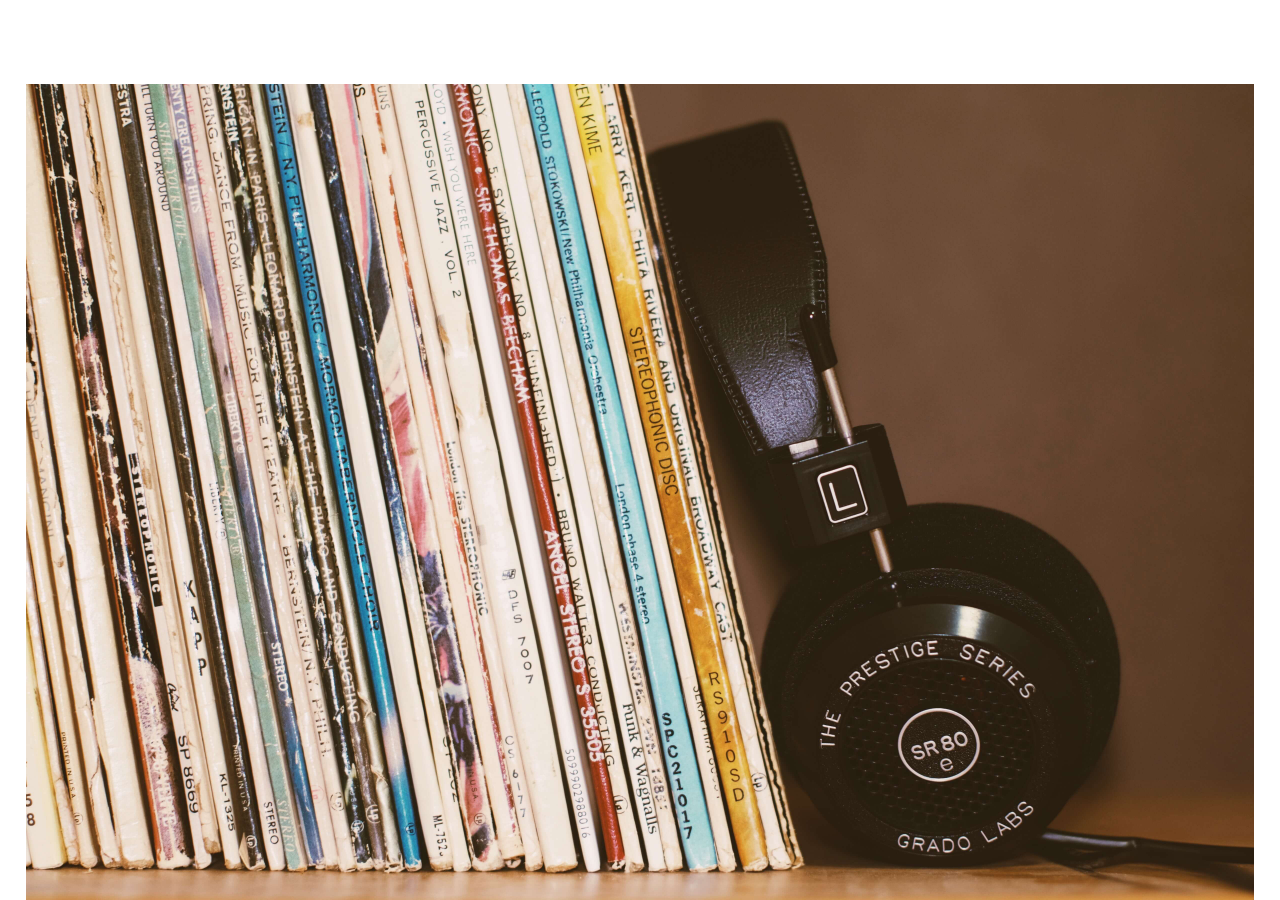
==== web/index.html @ 7a58f426 "update splash screen and launcher icon" ====
<!DOCTYPE html><html><head>
  <!--
    If you are serving your web app in a path other than the root, change the
    href value below to reflect the base path you are serving from.

    The path provided below has to start and end with a slash "/" in order for
    it to work correctly.

    For more details:
    * https://developer.mozilla.org/en-US/docs/Web/HTML/Element/base

    This is a placeholder for base href that will be replaced by the value of
    the `--base-href` argument provided to `flutter build`.
  -->
  <base href="$FLUTTER_BASE_HREF">

  <meta charset="UTF-8">
  <meta content="IE=Edge" http-equiv="X-UA-Compatible">
  <meta name="description" content="Mix Spotify playlists">

  <!-- iOS meta tags & icons -->
  <meta name="apple-mobile-web-app-capable" content="yes">
  <meta name="apple-mobile-web-app-status-bar-style" content="black">
  <meta name="apple-mobile-web-app-title" content="code">
  <link rel="apple-touch-icon" href="icons/Icon-192.png">

  <!-- Favicon -->
  <link rel="icon" type="image/png" href="favicon.png">

  <title>code</title>
  <link rel="manifest" href="manifest.json">

  <script>
    // The value below is injected by flutter build, do not touch.
    const serviceWorkerVersion = null;
  </script>
  <!-- This script adds the flutter initialization JS code -->
  <script src="flutter.js" defer=""></script>
  
  
  <meta content="width=device-width, initial-scale=1.0, maximum-scale=1.0, user-scalable=no" name="viewport">
  
  
  
  
  <style id="splash-screen-style">
    html {
      height: 100%
    }

    body {
      margin: 0;
      min-height: 100%;
      background-color: #ffffff;
      background-image: url("splash/img/light-background.png");
      background-size: 100% 100%;
    }

    .center {
      margin: 0;
      position: absolute;
      top: 50%;
      left: 50%;
      -ms-transform: translate(-50%, -50%);
      transform: translate(-50%, -50%);
    }

    .contain {
      display:block;
      width:100%; height:100%;
      object-fit: contain;
    }

    .stretch {
      display:block;
      width:100%; height:100%;
    }

    .cover {
      display:block;
      width:100%; height:100%;
      object-fit: cover;
    }

    .bottom {
      position: absolute;
      bottom: 0;
      left: 50%;
      -ms-transform: translate(-50%, 0);
      transform: translate(-50%, 0);
    }

    .bottomLeft {
      position: absolute;
      bottom: 0;
      left: 0;
    }

    .bottomRight {
      position: absolute;
      bottom: 0;
      right: 0;
    }
  </style>
  <script id="splash-screen-script">
    function removeSplashFromWeb() {
      document.getElementById("splash")?.remove();
      document.getElementById("splash-branding")?.remove();
      document.body.style.background = "transparent";
    }
  </script>
</head>
<body>
  <picture id="splash-branding">
    <source srcset="splash/img/branding-1x.png 1x, splash/img/branding-2x.png 2x, splash/img/branding-3x.png 3x, splash/img/branding-4x.png 4x" media="(prefers-color-scheme: light)">
    <source srcset="splash/img/branding-dark-1x.png 1x, splash/img/branding-dark-2x.png 2x, splash/img/branding-dark-3x.png 3x, splash/img/branding-dark-4x.png 4x" media="(prefers-color-scheme: dark)">
    <img class="bottom" aria-hidden="true" src="splash/img/branding-1x.png" alt="">
  </picture>
  
  <script>
    window.addEventListener('load', function(ev) {
      // Download main.dart.js
      _flutter.loader.loadEntrypoint({
        serviceWorker: {
          serviceWorkerVersion: serviceWorkerVersion,
        },
        onEntrypointLoaded: function(engineInitializer) {
          engineInitializer.initializeEngine().then(function(appRunner) {
            appRunner.runApp();
          });
        }
      });
    });
  </script>


</body></html>
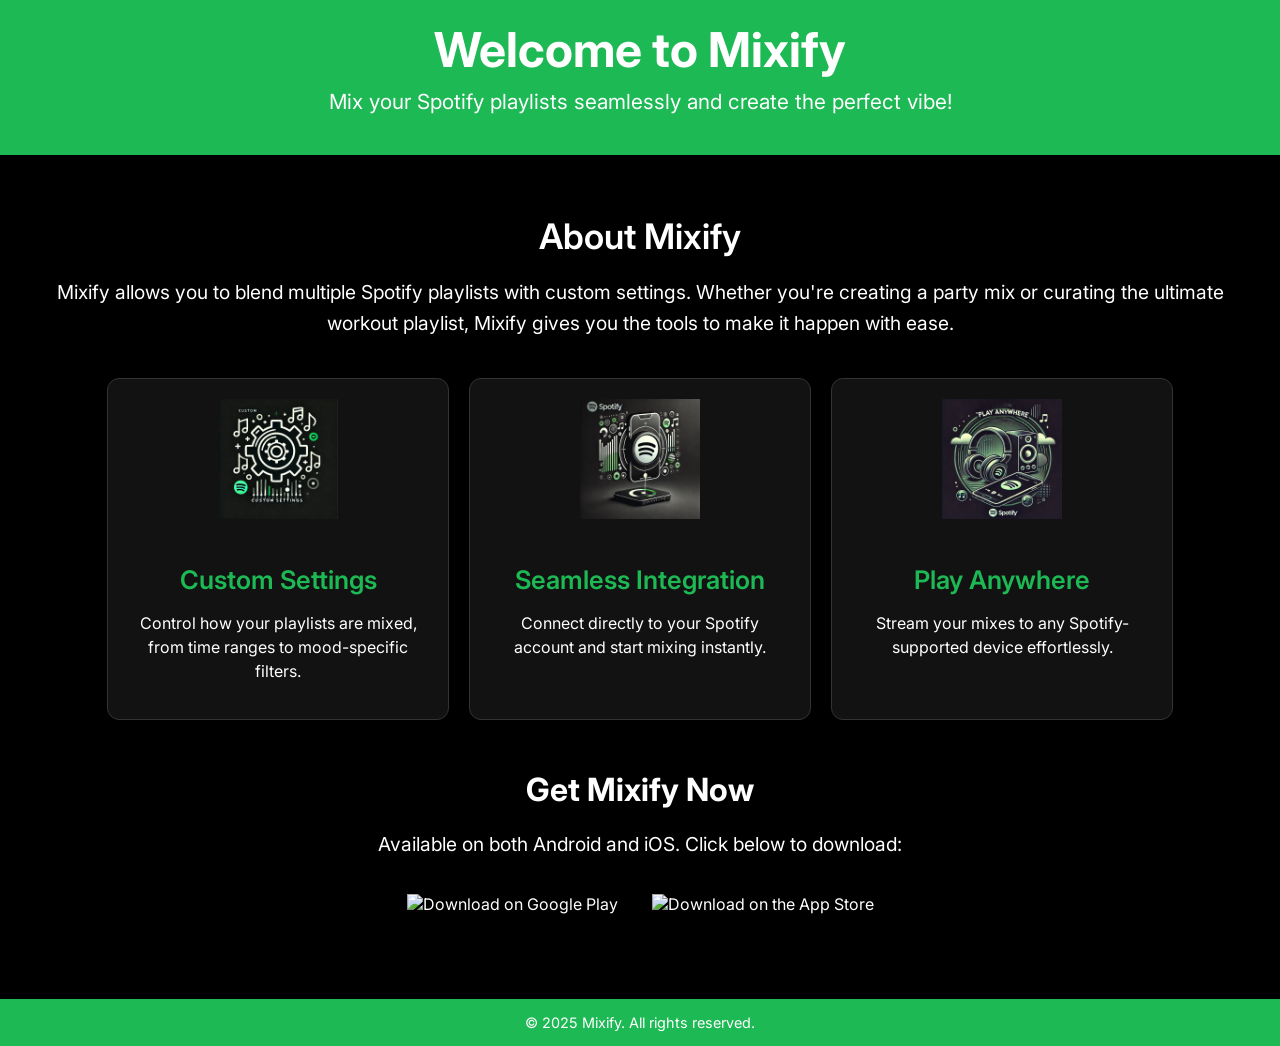
==== commit 9f60825a: "add first version of landing page" ====
--- a/web/index.html
+++ b/web/index.html
@@ -1,137 +1,196 @@
-<!DOCTYPE html><html><head>
-  <!--
-    If you are serving your web app in a path other than the root, change the
-    href value below to reflect the base path you are serving from.
+<!DOCTYPE html>
+<html lang="en">
+<head>
+    <meta charset="UTF-8">
+    <meta name="viewport" content="width=device-width, initial-scale=1.0">
+    <meta name="description" content="Mixify - Your ultimate Spotify playlist mixer! Create the perfect mix with customizable settings and enjoy seamless playback.">
+    <title>Mixify - Spotify Playlist Mixer</title>
+    <link href="https://fonts.googleapis.com/css2?family=Inter:wght@400;600;700&display=swap" rel="stylesheet">
+    <style>
+        /* Base styles */
+        body {
+            font-family: 'Inter', Arial, sans-serif;
+            margin: 0;
+            padding: 0;
+            background-color: #000;
+            color: #fff;
+        }
 
-    The path provided below has to start and end with a slash "/" in order for
-    it to work correctly.
+        /* Header */
+        header {
+            background-color: #1db954;
+            color: #fff;
+            padding: 20px 0;
+            text-align: center;
+        }
 
-    For more details:
-    * https://developer.mozilla.org/en-US/docs/Web/HTML/Element/base
+        header h1 {
+            font-size: 3rem;
+            font-weight: 700;
+            margin: 0;
+        }
 
-    This is a placeholder for base href that will be replaced by the value of
-    the `--base-href` argument provided to `flutter build`.
-  -->
-  <base href="$FLUTTER_BASE_HREF">
+        header p {
+            font-size: 1.3rem;
+            font-weight: 400;
+            margin-top: 10px;
+        }
 
-  <meta charset="UTF-8">
-  <meta content="IE=Edge" http-equiv="X-UA-Compatible">
-  <meta name="description" content="Mix Spotify playlists">
+        /* Main container */
+        .container {
+            max-width: 1200px;
+            margin: 0 auto;
+            padding: 20px;
+            text-align: center;
+        }
 
-  <!-- iOS meta tags & icons -->
-  <meta name="apple-mobile-web-app-capable" content="yes">
-  <meta name="apple-mobile-web-app-status-bar-style" content="black">
-  <meta name="apple-mobile-web-app-title" content="code">
-  <link rel="apple-touch-icon" href="icons/Icon-192.png">
+        /* Sections */
+        section {
+            margin-top: 40px;
+        }
 
-  <!-- Favicon -->
-  <link rel="icon" type="image/png" href="favicon.png">
+        section h2 {
+            font-size: 2.2rem;
+            font-weight: 600;
+            margin-bottom: 20px;
+        }
 
-  <title>code</title>
-  <link rel="manifest" href="manifest.json">
+        section p {
+            font-size: 1.2rem;
+            font-weight: 400;
+            line-height: 1.6;
+        }
 
-  <script>
-    // The value below is injected by flutter build, do not touch.
-    const serviceWorkerVersion = null;
-  </script>
-  <!-- This script adds the flutter initialization JS code -->
-  <script src="flutter.js" defer=""></script>
-  
-  
-  <meta content="width=device-width, initial-scale=1.0, maximum-scale=1.0, user-scalable=no" name="viewport">
-  
-  
-  
-  
-  <style id="splash-screen-style">
-    html {
-      height: 100%
-    }
+        /* Feature cards */
+        .feature-section {
+            display: flex;
+            flex-wrap: wrap;
+            gap: 20px;
+            justify-content: center;
+            margin-top: 40px;
+        }
 
-    body {
-      margin: 0;
-      min-height: 100%;
-      background-color: #ffffff;
-      background-image: url("splash/img/light-background.png");
-      background-size: 100% 100%;
-    }
+        .feature {
+            background-color: #121212;
+            border: 1px solid #333;
+            border-radius: 12px;
+            padding: 20px;
+            flex: 1;
+            max-width: 300px;
+            text-align: center;
+            box-shadow: 0 6px 12px rgba(0, 0, 0, 0.5);
+            transition: transform 0.3s ease, box-shadow 0.3s ease;
+        }
 
-    .center {
-      margin: 0;
-      position: absolute;
-      top: 50%;
-      left: 50%;
-      -ms-transform: translate(-50%, -50%);
-      transform: translate(-50%, -50%);
-    }
+        .feature:hover {
+            transform: translateY(-5px);
+            box-shadow: 0 10px 20px rgba(0, 0, 0, 0.8);
+        }
 
-    .contain {
-      display:block;
-      width:100%; height:100%;
-      object-fit: contain;
-    }
+        .feature img {
+            width: 120px;
+            margin-bottom: 15px;
+        }
 
-    .stretch {
-      display:block;
-      width:100%; height:100%;
-    }
+        .feature h3 {
+            font-size: 1.6rem;
+            font-weight: 600;
+            margin-bottom: 10px;
+            color: #1db954;
+        }
 
-    .cover {
-      display:block;
-      width:100%; height:100%;
-      object-fit: cover;
-    }
+        .feature p {
+            font-size: 1rem;
+            font-weight: 400;
+            line-height: 1.5;
+        }
 
-    .bottom {
-      position: absolute;
-      bottom: 0;
-      left: 50%;
-      -ms-transform: translate(-50%, 0);
-      transform: translate(-50%, 0);
-    }
+        /* Call to action */
+        .cta {
+            margin-top: 50px;
+        }
 
-    .bottomLeft {
-      position: absolute;
-      bottom: 0;
-      left: 0;
-    }
+        .cta h2 {
+            font-size: 2rem;
+            font-weight: 700;
+            margin-bottom: 20px;
+        }
 
-    .bottomRight {
-      position: absolute;
-      bottom: 0;
-      right: 0;
-    }
-  </style>
-  <script id="splash-screen-script">
-    function removeSplashFromWeb() {
-      document.getElementById("splash")?.remove();
-      document.getElementById("splash-branding")?.remove();
-      document.body.style.background = "transparent";
-    }
-  </script>
+        .cta p {
+            font-size: 1.2rem;
+            font-weight: 400;
+        }
+
+        .cta img {
+            width: 160px;
+            margin: 15px;
+            cursor: pointer;
+            transition: transform 0.3s ease, box-shadow 0.3s ease;
+        }
+
+        .cta img:hover {
+            transform: scale(1.1);
+            box-shadow: 0 6px 12px rgba(0, 0, 0, 0.6);
+        }
+
+        /* Footer */
+        footer {
+            background-color: #1db954;
+            color: #fff;
+            padding: 15px 0;
+            text-align: center;
+            margin-top: 50px;
+        }
+
+        footer p {
+            font-size: 0.9rem;
+            font-weight: 400;
+            margin: 0;
+        }
+    </style>
 </head>
 <body>
-  <picture id="splash-branding">
-    <source srcset="splash/img/branding-1x.png 1x, splash/img/branding-2x.png 2x, splash/img/branding-3x.png 3x, splash/img/branding-4x.png 4x" media="(prefers-color-scheme: light)">
-    <source srcset="splash/img/branding-dark-1x.png 1x, splash/img/branding-dark-2x.png 2x, splash/img/branding-dark-3x.png 3x, splash/img/branding-dark-4x.png 4x" media="(prefers-color-scheme: dark)">
-    <img class="bottom" aria-hidden="true" src="splash/img/branding-1x.png" alt="">
-  </picture>
-  
-  <script>
-    window.addEventListener('load', function(ev) {
-      // Download main.dart.js
-      _flutter.loader.loadEntrypoint({
-        serviceWorker: {
-          serviceWorkerVersion: serviceWorkerVersion,
-        },
-        onEntrypointLoaded: function(engineInitializer) {
-          engineInitializer.initializeEngine().then(function(appRunner) {
-            appRunner.runApp();
-          });
-        }
-      });
-    });
-  </script>
+    <header>
+        <h1>Welcome to Mixify</h1>
+        <p>Mix your Spotify playlists seamlessly and create the perfect vibe!</p>
+    </header>
 
+    <div class="container">
+        <section>
+            <h2>About Mixify</h2>
+            <p>Mixify allows you to blend multiple Spotify playlists with custom settings. Whether you're creating a party mix or curating the ultimate workout playlist, Mixify gives you the tools to make it happen with ease.</p>
+        </section>
 
-</body></html>+        <section class="feature-section">
+            <div class="feature">
+                <img src="img/custom-settings.webp" alt="Custom Settings">
+                <h3>Custom Settings</h3>
+                <p>Control how your playlists are mixed, from time ranges to mood-specific filters.</p>
+            </div>
+            <div class="feature">
+                <img src="img/integration.webp" alt="Seamless Integration">
+                <h3>Seamless Integration</h3>
+                <p>Connect directly to your Spotify account and start mixing instantly.</p>
+            </div>
+            <div class="feature">
+                <img src="img/play-anywhere.webp" alt="Play Anywhere">
+                <h3>Play Anywhere</h3>
+                <p>Stream your mixes to any Spotify-supported device effortlessly.</p>
+            </div>
+        </section>
+
+        <section class="cta">
+            <h2>Get Mixify Now</h2>
+            <p>Available on both Android and iOS. Click below to download:</p>
+            <div>
+                <img src="https://upload.wikimedia.org/wikipedia/commons/a/a7/Google_Play_Store_badge_EN.svg" alt="Download on Google Play">
+                <img src="https://developer.apple.com/assets/elements/badges/download-on-the-app-store.svg" alt="Download on the App Store">
+            </div>
+        </section>
+    </div>
+
+    <footer>
+        <p>&copy; 2025 Mixify. All rights reserved.</p>
+    </footer>
+</body>
+</html>
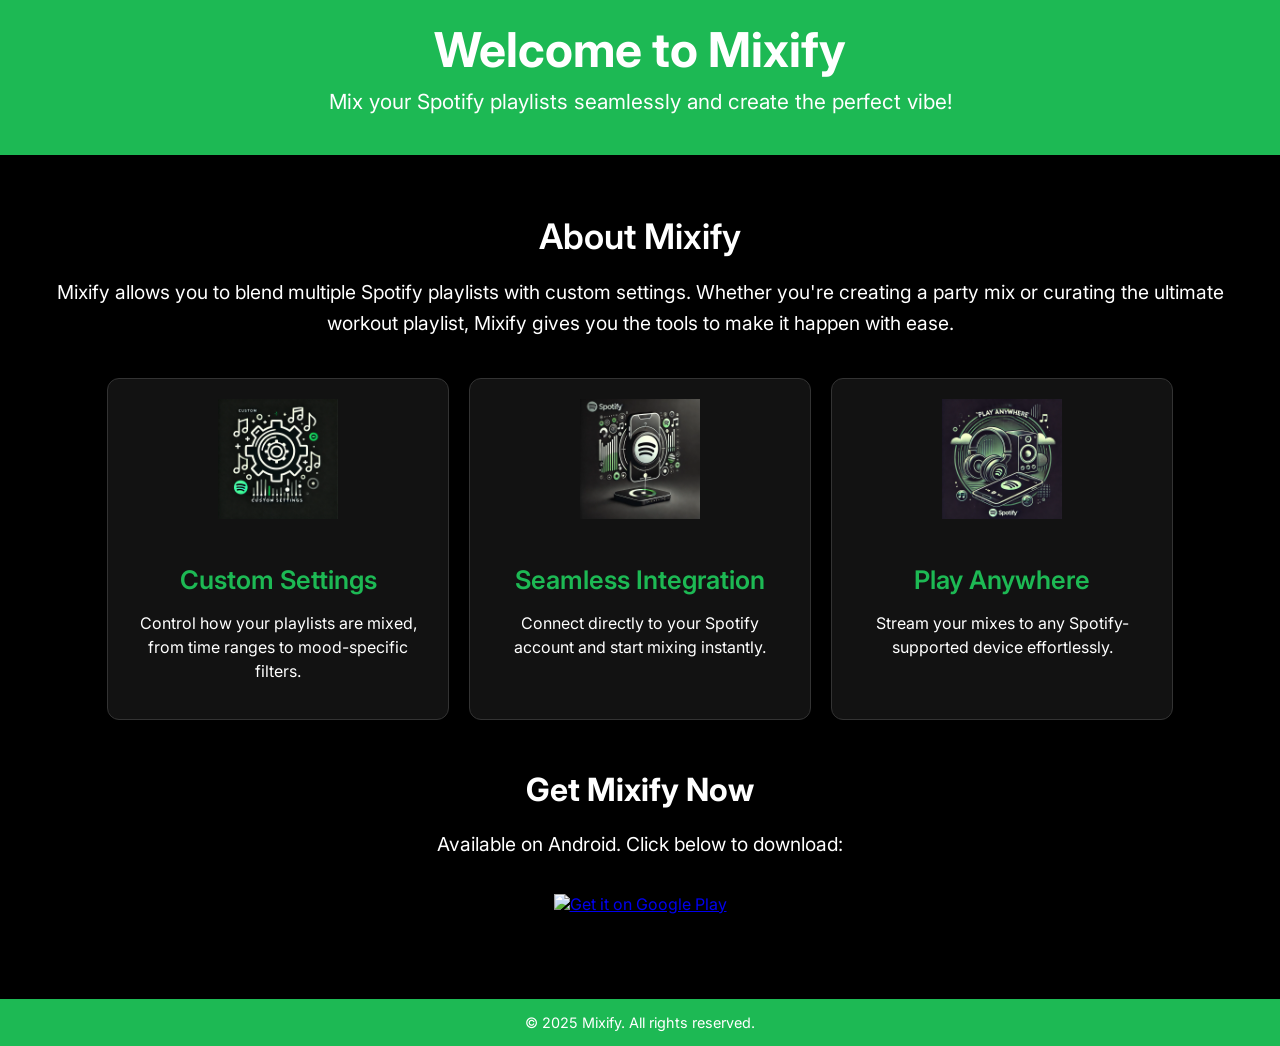
==== commit 4f054940: "update download buttons in web" ====
--- a/web/index.html
+++ b/web/index.html
@@ -181,12 +181,29 @@
 
         <section class="cta">
             <h2>Get Mixify Now</h2>
+            <p>Available on Android. Click below to download:</p>
+            <div>
+                  <a href='https://play.google.com/store/apps/details?id=com.keller.mixify'>
+                    <img alt='Get it on Google Play' src='https://play.google.com/intl/en_us/badges/images/generic/en_badge_web_generic.png'/>
+                </a>
+            </div>
+        </section>
+        <!-- <section class="cta">
+            <h2>Get Mixify Now</h2>
             <p>Available on both Android and iOS. Click below to download:</p>
             <div>
-                <img src="https://upload.wikimedia.org/wikipedia/commons/a/a7/Google_Play_Store_badge_EN.svg" alt="Download on Google Play">
-                <img src="https://developer.apple.com/assets/elements/badges/download-on-the-app-store.svg" alt="Download on the App Store">
-            </div>
-        </section>
+                <a href="https://apps.apple.com/us/app/youguide/id1456046875?platform=iphone">
+                    <img src="https://tools.applemediaservices.com/api/badges/download-on-the-app-store/black/en-us?size=100x23&amp;releaseDate=1250467200"
+                      alt="Download on the App Store"
+                      style="border-radius: 13px; width: 188px; height: 52px;" />
+                  </a>
+
+
+                  <a href='https://play.google.com/store/apps/details?id=com.keller.mixify'>
+                    <img alt='Get it on Google Play' src='https://play.google.com/intl/en_us/badges/images/generic/en_badge_web_generic.png'/>
+                </a>
+            </div>
+        </section> -->
     </div>
 
     <footer>
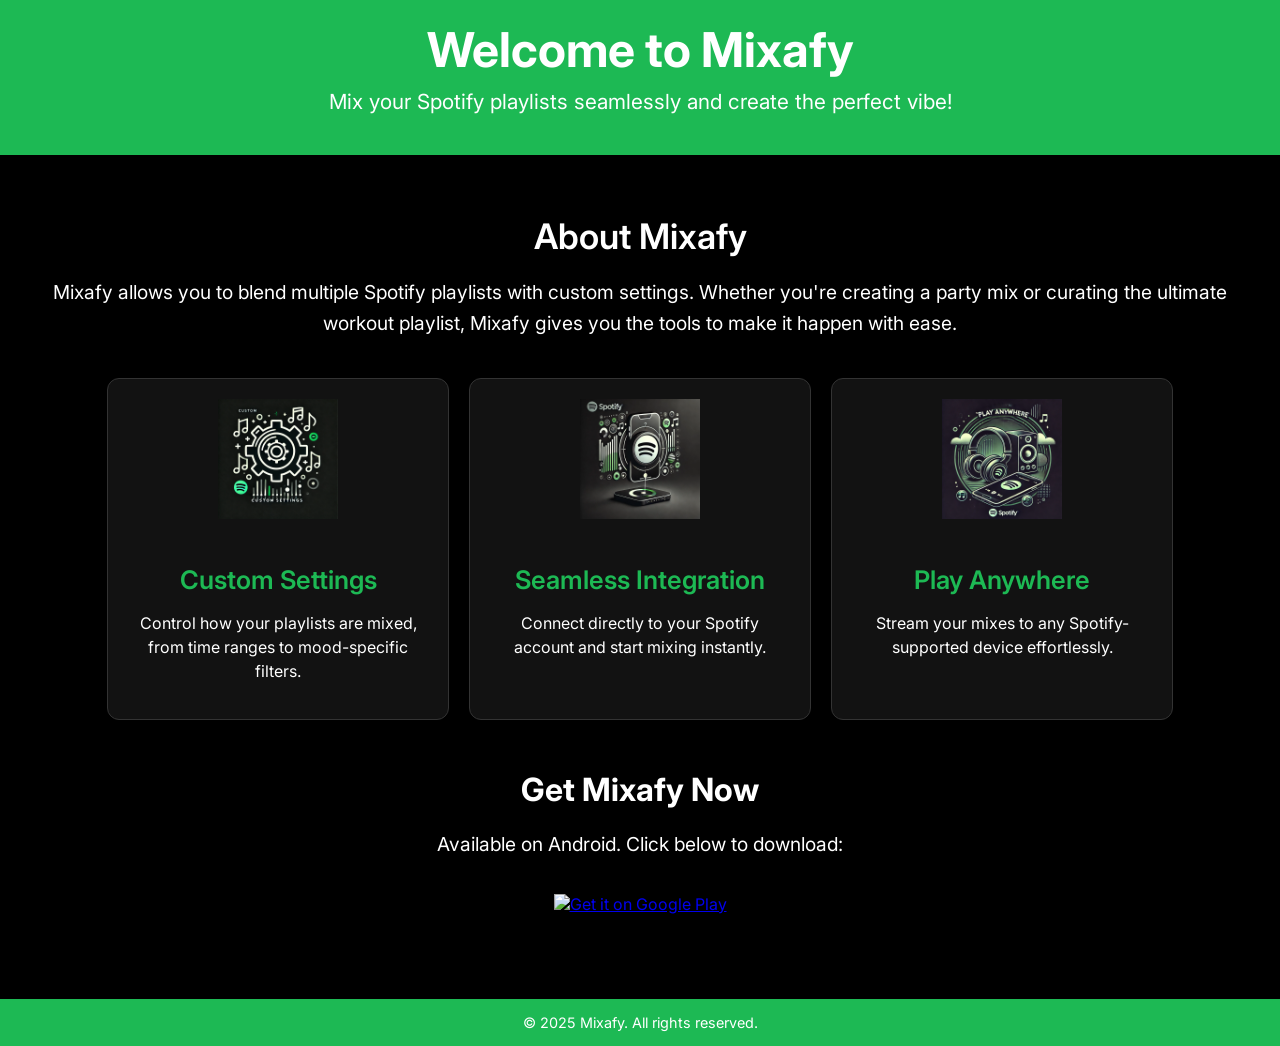
==== commit b05d4754: "update web to mixafy" ====
--- a/web/index.html
+++ b/web/index.html
@@ -3,8 +3,8 @@
 <head>
     <meta charset="UTF-8">
     <meta name="viewport" content="width=device-width, initial-scale=1.0">
-    <meta name="description" content="Mixify - Your ultimate Spotify playlist mixer! Create the perfect mix with customizable settings and enjoy seamless playback.">
-    <title>Mixify - Spotify Playlist Mixer</title>
+    <meta name="description" content="Mixafy - Your ultimate Spotify playlist mixer! Create the perfect mix with customizable settings and enjoy seamless playback.">
+    <title>Mixafy - Spotify Playlist Mixer</title>
     <link href="https://fonts.googleapis.com/css2?family=Inter:wght@400;600;700&display=swap" rel="stylesheet">
     <style>
         /* Base styles */
@@ -151,14 +151,14 @@
 </head>
 <body>
     <header>
-        <h1>Welcome to Mixify</h1>
+        <h1>Welcome to Mixafy</h1>
         <p>Mix your Spotify playlists seamlessly and create the perfect vibe!</p>
     </header>
 
     <div class="container">
         <section>
-            <h2>About Mixify</h2>
-            <p>Mixify allows you to blend multiple Spotify playlists with custom settings. Whether you're creating a party mix or curating the ultimate workout playlist, Mixify gives you the tools to make it happen with ease.</p>
+            <h2>About Mixafy</h2>
+            <p>Mixafy allows you to blend multiple Spotify playlists with custom settings. Whether you're creating a party mix or curating the ultimate workout playlist, Mixafy gives you the tools to make it happen with ease.</p>
         </section>
 
         <section class="feature-section">
@@ -180,10 +180,10 @@
         </section>
 
         <section class="cta">
-            <h2>Get Mixify Now</h2>
+            <h2>Get Mixafy Now</h2>
             <p>Available on Android. Click below to download:</p>
             <div>
-                  <a href='https://play.google.com/store/apps/details?id=com.keller.mixify'>
+                  <a href='https://play.google.com/store/apps/details?id=com.keller.Mixafy'>
                     <img alt='Get it on Google Play' src='https://play.google.com/intl/en_us/badges/images/generic/en_badge_web_generic.png'/>
                 </a>
             </div>
@@ -207,7 +207,7 @@
     </div>
 
     <footer>
-        <p>&copy; 2025 Mixify. All rights reserved.</p>
+        <p>&copy; 2025 Mixafy. All rights reserved.</p>
     </footer>
 </body>
 </html>
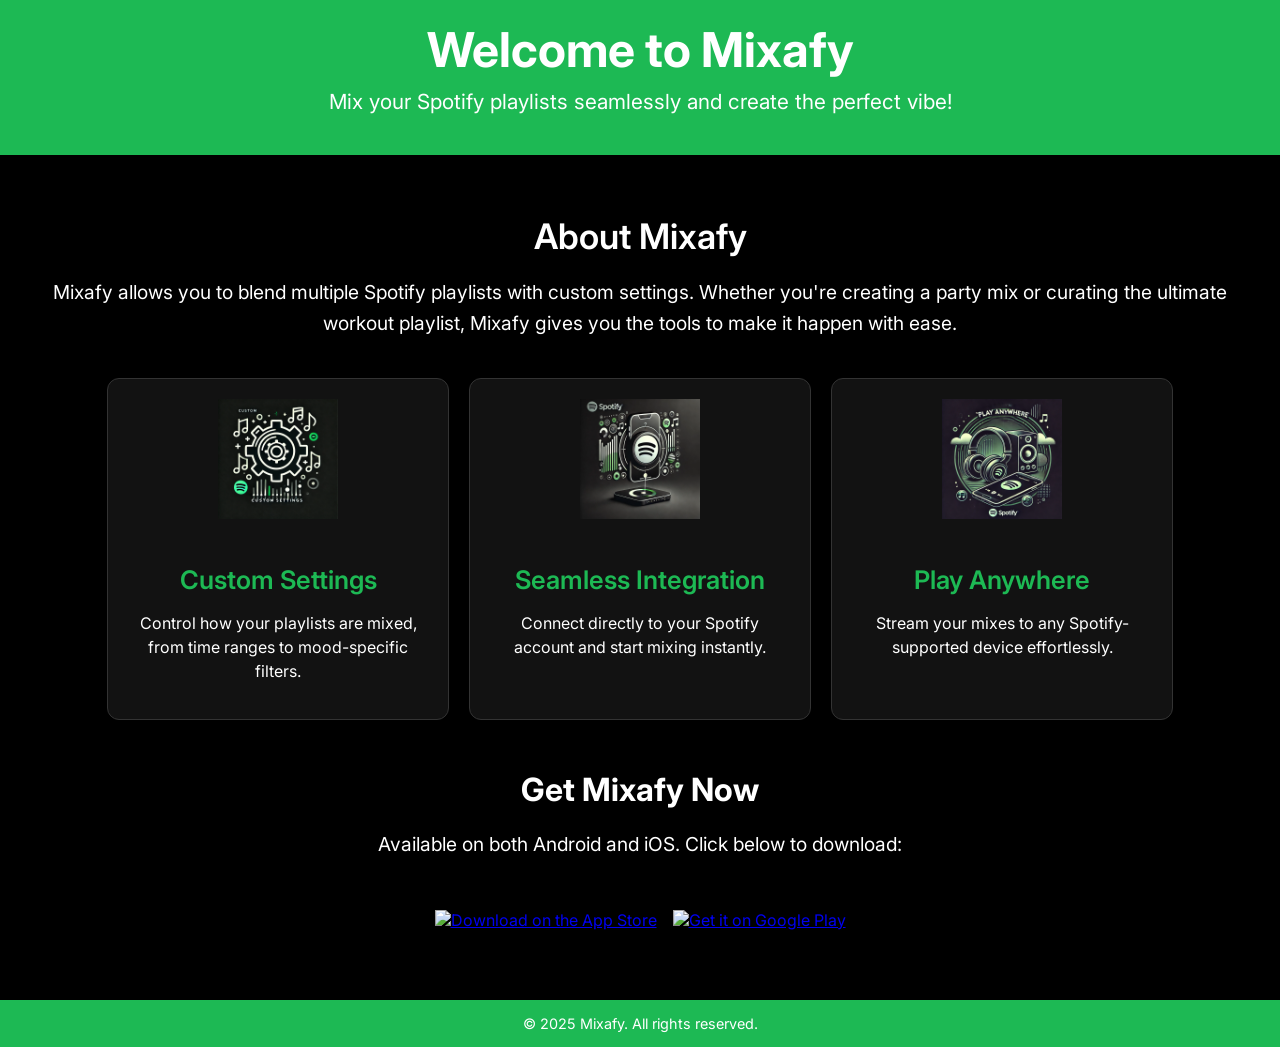
==== commit 1516d94f: "show proper download buttons in web" ====
--- a/web/index.html
+++ b/web/index.html
@@ -16,7 +16,6 @@
             color: #fff;
         }
 
-        /* Header */
         header {
             background-color: #1db954;
             color: #fff;
@@ -36,7 +35,6 @@
             margin-top: 10px;
         }
 
-        /* Main container */
         .container {
             max-width: 1200px;
             margin: 0 auto;
@@ -44,7 +42,6 @@
             text-align: center;
         }
 
-        /* Sections */
         section {
             margin-top: 40px;
         }
@@ -61,7 +58,6 @@
             line-height: 1.6;
         }
 
-        /* Feature cards */
         .feature-section {
             display: flex;
             flex-wrap: wrap;
@@ -105,7 +101,6 @@
             line-height: 1.5;
         }
 
-        /* Call to action */
         .cta {
             margin-top: 50px;
         }
@@ -121,19 +116,24 @@
             font-weight: 400;
         }
 
-        .cta img {
-            width: 160px;
-            margin: 15px;
-            cursor: pointer;
-            transition: transform 0.3s ease, box-shadow 0.3s ease;
-        }
-
-        .cta img:hover {
-            transform: scale(1.1);
-            box-shadow: 0 6px 12px rgba(0, 0, 0, 0.6);
-        }
-
-        /* Footer */
+        .download-buttons {
+            display: flex;
+            gap: 1rem;
+            justify-content: center;
+            align-items: center;
+            margin-top: 50px;
+        }
+
+        .download-button img {
+            height: 60px;
+            width: auto;
+            transition: transform 0.2s;
+        }
+
+        .download-button img:hover {
+            transform: scale(1.05);
+        }
+
         footer {
             background-color: #1db954;
             color: #fff;
@@ -158,7 +158,9 @@
     <div class="container">
         <section>
             <h2>About Mixafy</h2>
-            <p>Mixafy allows you to blend multiple Spotify playlists with custom settings. Whether you're creating a party mix or curating the ultimate workout playlist, Mixafy gives you the tools to make it happen with ease.</p>
+            <p>Mixafy allows you to blend multiple Spotify playlists with custom settings. Whether you're creating a
+                party mix or curating the ultimate workout playlist, Mixafy gives you the tools to make it happen with
+                ease.</p>
         </section>
 
         <section class="feature-section">
@@ -181,29 +183,23 @@
 
         <section class="cta">
             <h2>Get Mixafy Now</h2>
-            <p>Available on Android. Click below to download:</p>
-            <div>
-                  <a href='https://play.google.com/store/apps/details?id=com.keller.Mixafy'>
-                    <img alt='Get it on Google Play' src='https://play.google.com/intl/en_us/badges/images/generic/en_badge_web_generic.png'/>
+            <p>Available on both Android and iOS. Click below to download:</p>
+
+            <div class="download-buttons">
+                <!-- App Store -->
+                <a class="download-button" href="https://apps.apple.com/us/app/mixafy/id6741485920" target="_blank">
+                    <img src="https://tools.applemediaservices.com/api/badges/download-on-the-app-store/black/en-us?size=250x83&amp;releaseDate=1250467200"
+                        alt="Download on the App Store">
                 </a>
+
+                <!-- Google Play -->
+                <a class="download-button" href="https://play.google.com/store/apps/details?id=com.keller.mixafy"
+                    target="_blank">
+                    <img src="https://upload.wikimedia.org/wikipedia/commons/7/78/Google_Play_Store_badge_EN.svg"
+                        alt="Get it on Google Play">
+                </a>
             </div>
         </section>
-        <!-- <section class="cta">
-            <h2>Get Mixify Now</h2>
-            <p>Available on both Android and iOS. Click below to download:</p>
-            <div>
-                <a href="https://apps.apple.com/us/app/youguide/id1456046875?platform=iphone">
-                    <img src="https://tools.applemediaservices.com/api/badges/download-on-the-app-store/black/en-us?size=100x23&amp;releaseDate=1250467200"
-                      alt="Download on the App Store"
-                      style="border-radius: 13px; width: 188px; height: 52px;" />
-                  </a>
-
-
-                  <a href='https://play.google.com/store/apps/details?id=com.keller.mixify'>
-                    <img alt='Get it on Google Play' src='https://play.google.com/intl/en_us/badges/images/generic/en_badge_web_generic.png'/>
-                </a>
-            </div>
-        </section> -->
     </div>
 
     <footer>
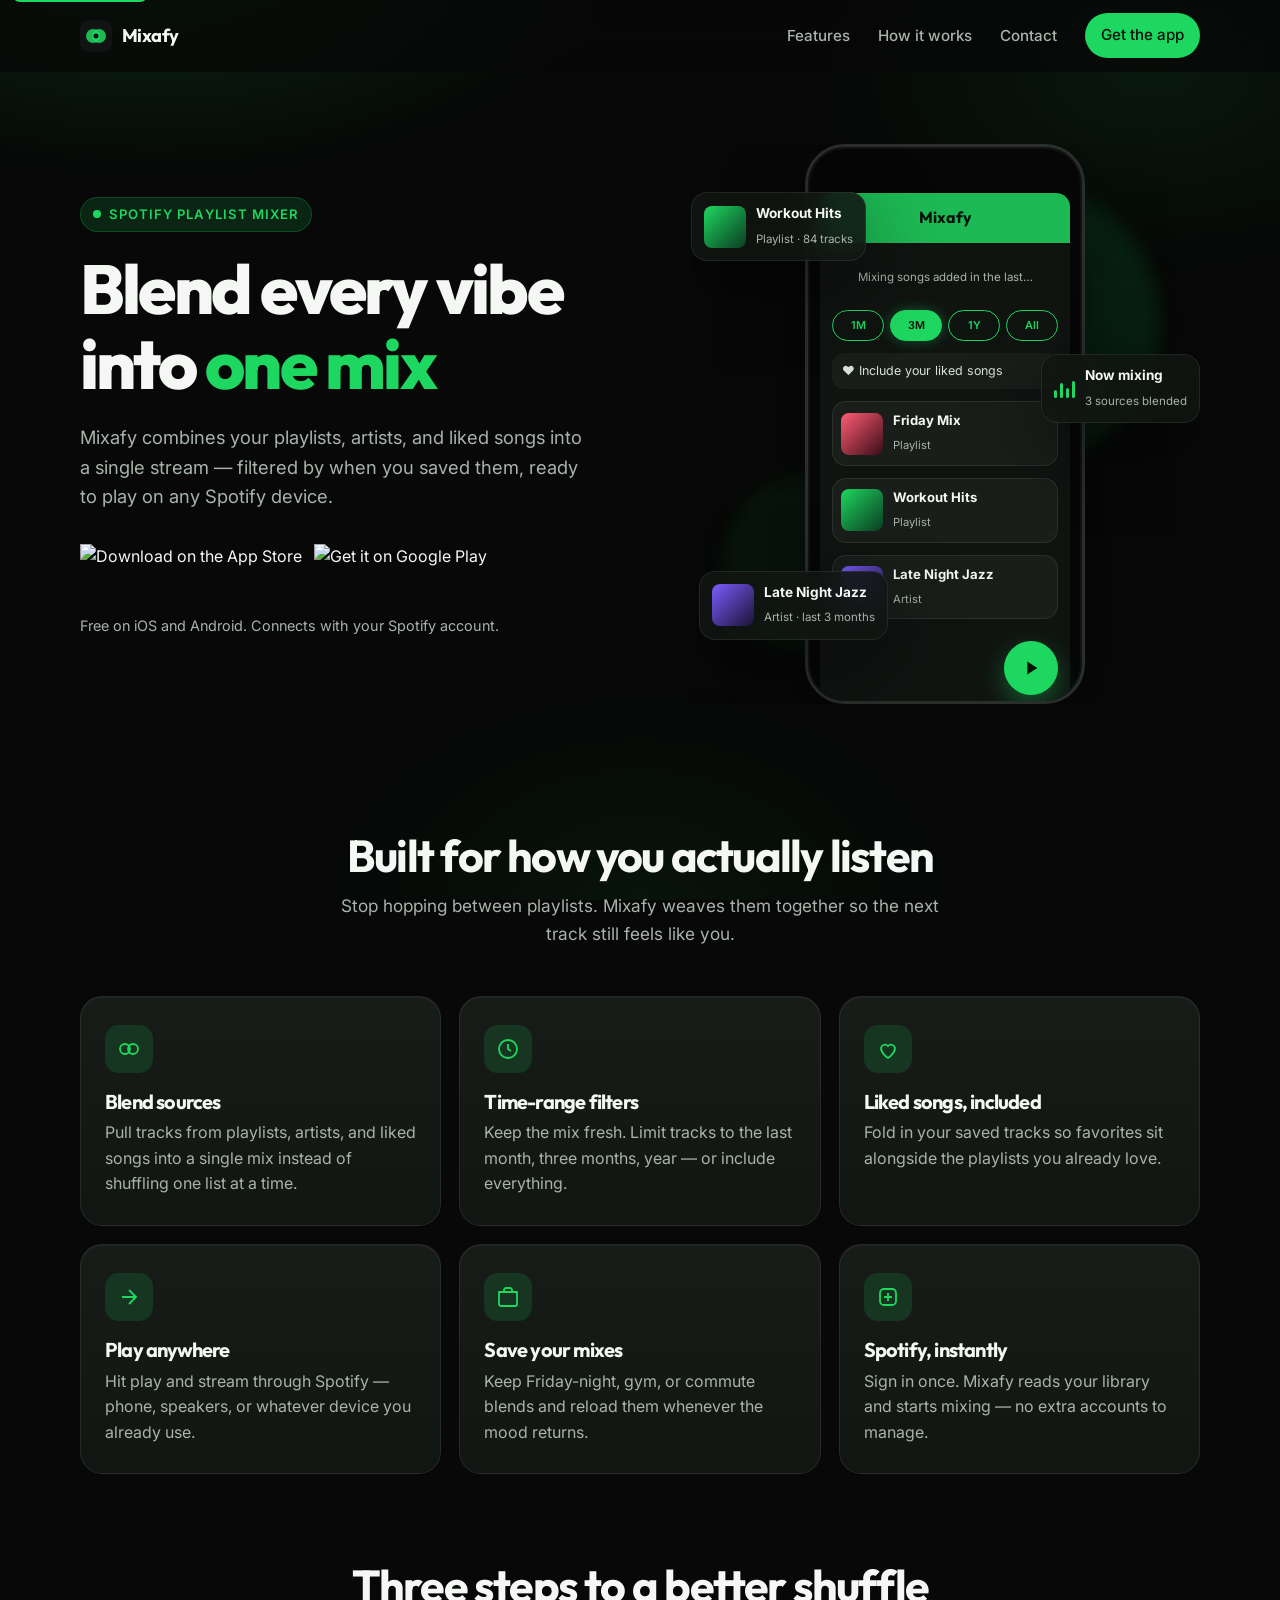
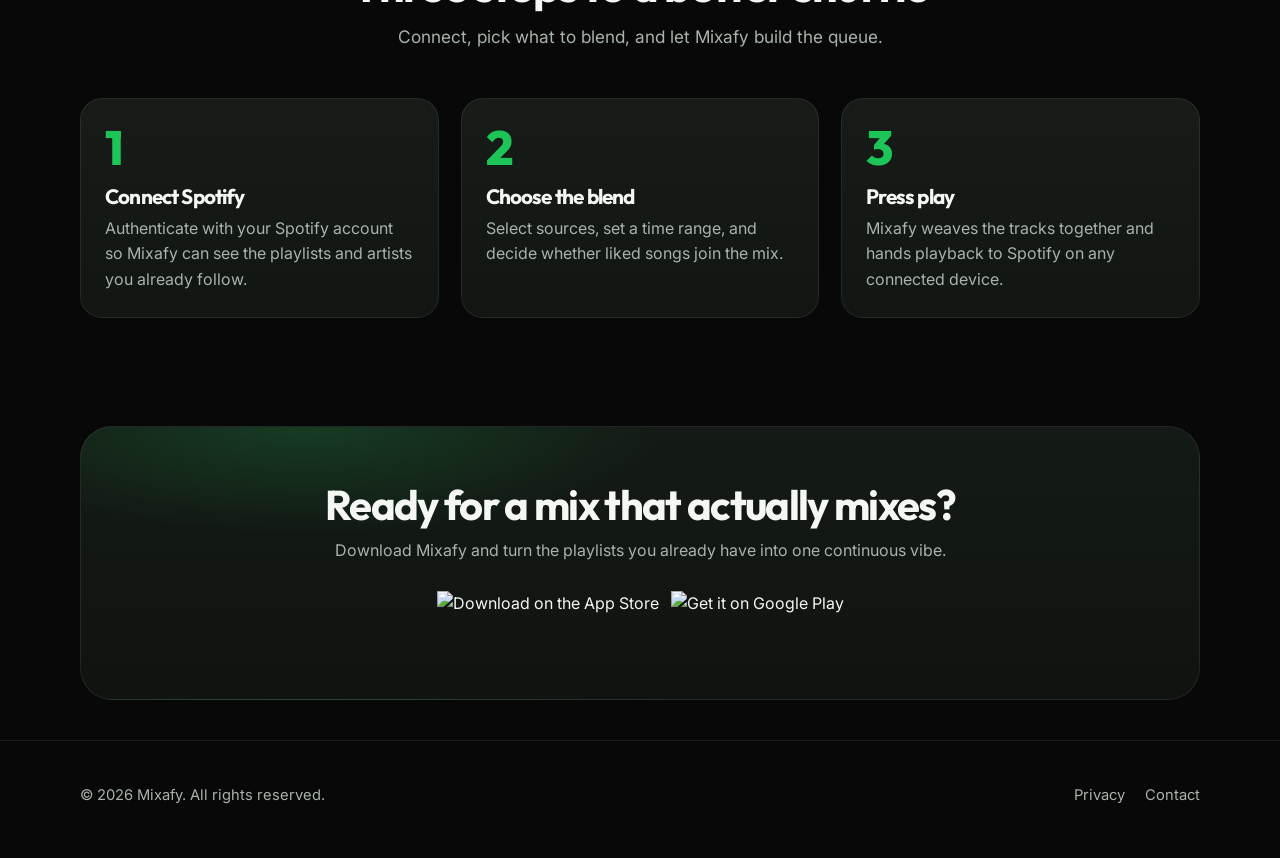
==== commit 67e1122b: "rework landing page" ====
--- a/web/index.html
+++ b/web/index.html
@@ -3,207 +3,276 @@
 <head>
     <meta charset="UTF-8">
     <meta name="viewport" content="width=device-width, initial-scale=1.0">
-    <meta name="description" content="Mixafy - Your ultimate Spotify playlist mixer! Create the perfect mix with customizable settings and enjoy seamless playback.">
-    <title>Mixafy - Spotify Playlist Mixer</title>
-    <link href="https://fonts.googleapis.com/css2?family=Inter:wght@400;600;700&display=swap" rel="stylesheet">
-    <style>
-        /* Base styles */
-        body {
-            font-family: 'Inter', Arial, sans-serif;
-            margin: 0;
-            padding: 0;
-            background-color: #000;
-            color: #fff;
-        }
-
-        header {
-            background-color: #1db954;
-            color: #fff;
-            padding: 20px 0;
-            text-align: center;
-        }
-
-        header h1 {
-            font-size: 3rem;
-            font-weight: 700;
-            margin: 0;
-        }
-
-        header p {
-            font-size: 1.3rem;
-            font-weight: 400;
-            margin-top: 10px;
-        }
-
-        .container {
-            max-width: 1200px;
-            margin: 0 auto;
-            padding: 20px;
-            text-align: center;
-        }
-
-        section {
-            margin-top: 40px;
-        }
-
-        section h2 {
-            font-size: 2.2rem;
-            font-weight: 600;
-            margin-bottom: 20px;
-        }
-
-        section p {
-            font-size: 1.2rem;
-            font-weight: 400;
-            line-height: 1.6;
-        }
-
-        .feature-section {
-            display: flex;
-            flex-wrap: wrap;
-            gap: 20px;
-            justify-content: center;
-            margin-top: 40px;
-        }
-
-        .feature {
-            background-color: #121212;
-            border: 1px solid #333;
-            border-radius: 12px;
-            padding: 20px;
-            flex: 1;
-            max-width: 300px;
-            text-align: center;
-            box-shadow: 0 6px 12px rgba(0, 0, 0, 0.5);
-            transition: transform 0.3s ease, box-shadow 0.3s ease;
-        }
-
-        .feature:hover {
-            transform: translateY(-5px);
-            box-shadow: 0 10px 20px rgba(0, 0, 0, 0.8);
-        }
-
-        .feature img {
-            width: 120px;
-            margin-bottom: 15px;
-        }
-
-        .feature h3 {
-            font-size: 1.6rem;
-            font-weight: 600;
-            margin-bottom: 10px;
-            color: #1db954;
-        }
-
-        .feature p {
-            font-size: 1rem;
-            font-weight: 400;
-            line-height: 1.5;
-        }
-
-        .cta {
-            margin-top: 50px;
-        }
-
-        .cta h2 {
-            font-size: 2rem;
-            font-weight: 700;
-            margin-bottom: 20px;
-        }
-
-        .cta p {
-            font-size: 1.2rem;
-            font-weight: 400;
-        }
-
-        .download-buttons {
-            display: flex;
-            gap: 1rem;
-            justify-content: center;
-            align-items: center;
-            margin-top: 50px;
-        }
-
-        .download-button img {
-            height: 60px;
-            width: auto;
-            transition: transform 0.2s;
-        }
-
-        .download-button img:hover {
-            transform: scale(1.05);
-        }
-
-        footer {
-            background-color: #1db954;
-            color: #fff;
-            padding: 15px 0;
-            text-align: center;
-            margin-top: 50px;
-        }
-
-        footer p {
-            font-size: 0.9rem;
-            font-weight: 400;
-            margin: 0;
-        }
-    </style>
+    <meta name="description" content="Mixafy blends your Spotify playlists, artists, and liked songs into one seamless mix. Customize the time range and play it on any Spotify device.">
+    <meta name="theme-color" content="#070807">
+    <meta property="og:title" content="Mixafy — Spotify playlist mixer">
+    <meta property="og:description" content="Blend playlists, artists, and liked songs into one mix. Then play it anywhere Spotify plays.">
+    <meta property="og:type" content="website">
+    <meta property="og:url" content="https://mixafy.com">
+    <title>Mixafy — Mix your Spotify playlists</title>
+    <link rel="icon" href="favicon.svg" type="image/svg+xml">
+    <link rel="preconnect" href="https://fonts.googleapis.com">
+    <link rel="preconnect" href="https://fonts.gstatic.com" crossorigin>
+    <link href="https://fonts.googleapis.com/css2?family=Inter:wght@400;500;600;700&family=Outfit:wght@600;700;800&display=swap" rel="stylesheet">
+    <link rel="stylesheet" href="styles.css">
 </head>
 <body>
-    <header>
-        <h1>Welcome to Mixafy</h1>
-        <p>Mix your Spotify playlists seamlessly and create the perfect vibe!</p>
+    <a class="skip-link" href="#main">Skip to content</a>
+    <div class="bg-glow" aria-hidden="true"></div>
+
+    <header class="site-header" id="site-header">
+        <nav class="nav" aria-label="Primary">
+            <a class="brand" href="index.html">
+                <svg width="32" height="32" viewBox="0 0 64 64" fill="none" aria-hidden="true">
+                    <rect width="64" height="64" rx="16" fill="#111413"/>
+                    <circle cx="26" cy="32" r="14" fill="#1DB954"/>
+                    <circle cx="38" cy="32" r="14" fill="#1ED760" fill-opacity="0.85"/>
+                    <circle cx="32" cy="32" r="5" fill="#111413"/>
+                </svg>
+                Mixafy
+            </a>
+            <button class="menu-toggle" type="button" aria-expanded="false" aria-controls="nav-links" aria-label="Open menu">
+                <svg width="20" height="20" viewBox="0 0 24 24" fill="none" stroke="currentColor" stroke-width="2">
+                    <path d="M4 7h16M4 12h16M4 17h16"/>
+                </svg>
+            </button>
+            <ul class="nav-links" id="nav-links">
+                <li><a href="#features">Features</a></li>
+                <li><a href="#how-it-works">How it works</a></li>
+                <li><a href="contact.html">Contact</a></li>
+                <li><a class="nav-cta" href="#download">Get the app</a></li>
+            </ul>
+        </nav>
     </header>
 
-    <div class="container">
-        <section>
-            <h2>About Mixafy</h2>
-            <p>Mixafy allows you to blend multiple Spotify playlists with custom settings. Whether you're creating a
-                party mix or curating the ultimate workout playlist, Mixafy gives you the tools to make it happen with
-                ease.</p>
-        </section>
-
-        <section class="feature-section">
-            <div class="feature">
-                <img src="img/custom-settings.webp" alt="Custom Settings">
-                <h3>Custom Settings</h3>
-                <p>Control how your playlists are mixed, from time ranges to mood-specific filters.</p>
-            </div>
-            <div class="feature">
-                <img src="img/integration.webp" alt="Seamless Integration">
-                <h3>Seamless Integration</h3>
-                <p>Connect directly to your Spotify account and start mixing instantly.</p>
-            </div>
-            <div class="feature">
-                <img src="img/play-anywhere.webp" alt="Play Anywhere">
-                <h3>Play Anywhere</h3>
-                <p>Stream your mixes to any Spotify-supported device effortlessly.</p>
+    <main id="main">
+        <div class="wrap">
+            <section class="hero">
+                <div>
+                    <div class="eyebrow"><span class="pulse"></span> Spotify playlist mixer</div>
+                    <h1>Blend every vibe into <span>one mix</span></h1>
+                    <p class="hero-copy">
+                        Mixafy combines your playlists, artists, and liked songs into a single stream —
+                        filtered by when you saved them, ready to play on any Spotify device.
+                    </p>
+                    <div class="download-buttons">
+                        <a class="download-button" href="https://apps.apple.com/us/app/mixafy/id6741485920" target="_blank" rel="noopener">
+                            <img src="https://tools.applemediaservices.com/api/badges/download-on-the-app-store/black/en-us?size=250x83&amp;releaseDate=1250467200"
+                                alt="Download on the App Store">
+                        </a>
+                        <a class="download-button" href="https://play.google.com/store/apps/details?id=com.keller.mixafy" target="_blank" rel="noopener">
+                            <img src="https://upload.wikimedia.org/wikipedia/commons/7/78/Google_Play_Store_badge_EN.svg"
+                                alt="Get it on Google Play">
+                        </a>
+                    </div>
+                    <p class="hero-note">Free on iOS and Android. Connects with your Spotify account.</p>
+                </div>
+
+                <div class="hero-visual" aria-hidden="true">
+                    <div class="orb orb-1"></div>
+                    <div class="orb orb-2"></div>
+
+                    <div class="float-card float-1">
+                        <div class="cover" style="background: linear-gradient(135deg, #1ed760, #0b3d22);"></div>
+                        <div>
+                            <strong>Workout Hits</strong>
+                            <span>Playlist · 84 tracks</span>
+                        </div>
+                    </div>
+                    <div class="float-card float-2">
+                        <div class="eq" aria-hidden="true"><span></span><span></span><span></span><span></span></div>
+                        <div>
+                            <strong>Now mixing</strong>
+                            <span>3 sources blended</span>
+                        </div>
+                    </div>
+                    <div class="float-card float-3">
+                        <div class="cover" style="background: linear-gradient(135deg, #7c5cff, #1a1333);"></div>
+                        <div>
+                            <strong>Late Night Jazz</strong>
+                            <span>Artist · last 3 months</span>
+                        </div>
+                    </div>
+
+                    <div class="phone">
+                        <div class="phone-notch"></div>
+                        <div class="phone-appbar">Mixafy</div>
+                        <div class="phone-body">
+                            <p class="phone-caption">Mixing songs added in the last…</p>
+                            <div class="chips">
+                                <div class="chip">1M</div>
+                                <div class="chip is-active">3M</div>
+                                <div class="chip">1Y</div>
+                                <div class="chip">All</div>
+                            </div>
+                            <div class="liked">♥ Include your liked songs</div>
+                            <div class="playlist">
+                                <div class="cover" style="background: linear-gradient(135deg, #ff5d73, #3a0d18);"></div>
+                                <div>
+                                    <strong>Friday Mix</strong>
+                                    <span>Playlist</span>
+                                </div>
+                            </div>
+                            <div class="playlist">
+                                <div class="cover" style="background: linear-gradient(135deg, #1ed760, #0b3d22);"></div>
+                                <div>
+                                    <strong>Workout Hits</strong>
+                                    <span>Playlist</span>
+                                </div>
+                            </div>
+                            <div class="playlist">
+                                <div class="cover" style="background: linear-gradient(135deg, #7c5cff, #1a1333);"></div>
+                                <div>
+                                    <strong>Late Night Jazz</strong>
+                                    <span>Artist</span>
+                                </div>
+                            </div>
+                            <div class="play-fab">
+                                <svg width="22" height="22" viewBox="0 0 24 24" fill="currentColor"><path d="M8 5v14l11-7z"/></svg>
+                            </div>
+                        </div>
+                    </div>
+                </div>
+            </section>
+        </div>
+
+        <section class="section" id="features">
+            <div class="wrap">
+                <div class="section-head">
+                    <h2>Built for how you actually listen</h2>
+                    <p>Stop hopping between playlists. Mixafy weaves them together so the next track still feels like you.</p>
+                </div>
+                <div class="features">
+                    <article class="feature">
+                        <div class="icon-wrap">
+                            <svg width="24" height="24" viewBox="0 0 24 24" fill="none" stroke="currentColor" stroke-width="1.8">
+                                <circle cx="8" cy="12" r="5"/><circle cx="16" cy="12" r="5"/>
+                            </svg>
+                        </div>
+                        <h3>Blend sources</h3>
+                        <p>Pull tracks from playlists, artists, and liked songs into a single mix instead of shuffling one list at a time.</p>
+                    </article>
+                    <article class="feature">
+                        <div class="icon-wrap">
+                            <svg width="24" height="24" viewBox="0 0 24 24" fill="none" stroke="currentColor" stroke-width="1.8">
+                                <circle cx="12" cy="12" r="9"/><path d="M12 7v5l3 2"/>
+                            </svg>
+                        </div>
+                        <h3>Time-range filters</h3>
+                        <p>Keep the mix fresh. Limit tracks to the last month, three months, year — or include everything.</p>
+                    </article>
+                    <article class="feature">
+                        <div class="icon-wrap">
+                            <svg width="24" height="24" viewBox="0 0 24 24" fill="none" stroke="currentColor" stroke-width="1.8">
+                                <path d="M12 21s-7-4.4-7-10a4 4 0 0 1 7-2 4 4 0 0 1 7 2c0 5.6-7 10-7 10z"/>
+                            </svg>
+                        </div>
+                        <h3>Liked songs, included</h3>
+                        <p>Fold in your saved tracks so favorites sit alongside the playlists you already love.</p>
+                    </article>
+                    <article class="feature">
+                        <div class="icon-wrap">
+                            <svg width="24" height="24" viewBox="0 0 24 24" fill="none" stroke="currentColor" stroke-width="1.8">
+                                <path d="M5 12h14M12 5l7 7-7 7"/>
+                            </svg>
+                        </div>
+                        <h3>Play anywhere</h3>
+                        <p>Hit play and stream through Spotify — phone, speakers, or whatever device you already use.</p>
+                    </article>
+                    <article class="feature">
+                        <div class="icon-wrap">
+                            <svg width="24" height="24" viewBox="0 0 24 24" fill="none" stroke="currentColor" stroke-width="1.8">
+                                <path d="M19 21H5a2 2 0 0 1-2-2V7h18v12a2 2 0 0 1-2 2z"/><path d="M16 7V5a2 2 0 0 0-2-2h-4a2 2 0 0 0-2 2v2"/>
+                            </svg>
+                        </div>
+                        <h3>Save your mixes</h3>
+                        <p>Keep Friday-night, gym, or commute blends and reload them whenever the mood returns.</p>
+                    </article>
+                    <article class="feature">
+                        <div class="icon-wrap">
+                            <svg width="24" height="24" viewBox="0 0 24 24" fill="none" stroke="currentColor" stroke-width="1.8">
+                                <rect x="4" y="4" width="16" height="16" rx="4"/><path d="M8 12h8M12 8v8"/>
+                            </svg>
+                        </div>
+                        <h3>Spotify, instantly</h3>
+                        <p>Sign in once. Mixafy reads your library and starts mixing — no extra accounts to manage.</p>
+                    </article>
+                </div>
             </div>
         </section>
 
-        <section class="cta">
-            <h2>Get Mixafy Now</h2>
-            <p>Available on both Android and iOS. Click below to download:</p>
-
-            <div class="download-buttons">
-                <!-- App Store -->
-                <a class="download-button" href="https://apps.apple.com/us/app/mixafy/id6741485920" target="_blank">
-                    <img src="https://tools.applemediaservices.com/api/badges/download-on-the-app-store/black/en-us?size=250x83&amp;releaseDate=1250467200"
-                        alt="Download on the App Store">
-                </a>
-
-                <!-- Google Play -->
-                <a class="download-button" href="https://play.google.com/store/apps/details?id=com.keller.mixafy"
-                    target="_blank">
-                    <img src="https://upload.wikimedia.org/wikipedia/commons/7/78/Google_Play_Store_badge_EN.svg"
-                        alt="Get it on Google Play">
-                </a>
+        <section class="section" id="how-it-works" style="padding-top: 0;">
+            <div class="wrap">
+                <div class="section-head">
+                    <h2>Three steps to a better shuffle</h2>
+                    <p>Connect, pick what to blend, and let Mixafy build the queue.</p>
+                </div>
+                <div class="steps">
+                    <article class="step">
+                        <h3>Connect Spotify</h3>
+                        <p>Authenticate with your Spotify account so Mixafy can see the playlists and artists you already follow.</p>
+                    </article>
+                    <article class="step">
+                        <h3>Choose the blend</h3>
+                        <p>Select sources, set a time range, and decide whether liked songs join the mix.</p>
+                    </article>
+                    <article class="step">
+                        <h3>Press play</h3>
+                        <p>Mixafy weaves the tracks together and hands playback to Spotify on any connected device.</p>
+                    </article>
+                </div>
             </div>
         </section>
-    </div>
-
-    <footer>
-        <p>&copy; 2025 Mixafy. All rights reserved.</p>
+
+        <div class="wrap">
+            <section class="cta-band" id="download">
+                <h2>Ready for a mix that actually mixes?</h2>
+                <p>Download Mixafy and turn the playlists you already have into one continuous vibe.</p>
+                <div class="download-buttons" style="justify-content: center;">
+                    <a class="download-button" href="https://apps.apple.com/us/app/mixafy/id6741485920" target="_blank" rel="noopener">
+                        <img src="https://tools.applemediaservices.com/api/badges/download-on-the-app-store/black/en-us?size=250x83&amp;releaseDate=1250467200"
+                            alt="Download on the App Store">
+                    </a>
+                    <a class="download-button" href="https://play.google.com/store/apps/details?id=com.keller.mixafy" target="_blank" rel="noopener">
+                        <img src="https://upload.wikimedia.org/wikipedia/commons/7/78/Google_Play_Store_badge_EN.svg"
+                            alt="Get it on Google Play">
+                    </a>
+                </div>
+            </section>
+        </div>
+    </main>
+
+    <footer class="site-footer">
+        <div class="wrap footer-inner">
+            <p>&copy; 2026 Mixafy. All rights reserved.</p>
+            <div class="footer-links">
+                <a href="privacy.html">Privacy</a>
+                <a href="contact.html">Contact</a>
+            </div>
+        </div>
     </footer>
+
+    <script>
+        const header = document.getElementById('site-header');
+        const toggle = document.querySelector('.menu-toggle');
+        const links = document.getElementById('nav-links');
+
+        const onScroll = () => header.classList.toggle('is-scrolled', window.scrollY > 8);
+        onScroll();
+        window.addEventListener('scroll', onScroll, { passive: true });
+
+        toggle.addEventListener('click', () => {
+            const open = links.classList.toggle('is-open');
+            toggle.setAttribute('aria-expanded', String(open));
+            toggle.setAttribute('aria-label', open ? 'Close menu' : 'Open menu');
+        });
+
+        links.querySelectorAll('a').forEach((link) => {
+            link.addEventListener('click', () => {
+                links.classList.remove('is-open');
+                toggle.setAttribute('aria-expanded', 'false');
+            });
+        });
+    </script>
 </body>
 </html>
--- a/web/styles.css
+++ b/web/styles.css
@@ -0,0 +1,833 @@
+:root {
+  --bg: #070807;
+  --bg-elevated: #111413;
+  --bg-card: #161a17;
+  --text: #f4f7f4;
+  --text-muted: #a8b3ab;
+  --green: #1ed760;
+  --green-deep: #1db954;
+  --green-dim: rgba(30, 215, 96, 0.14);
+  --border: rgba(255, 255, 255, 0.08);
+  --shadow: 0 24px 80px rgba(0, 0, 0, 0.45);
+  --radius: 22px;
+  --max: 1120px;
+  --nav-h: 72px;
+}
+
+*,
+*::before,
+*::after {
+  box-sizing: border-box;
+}
+
+html {
+  scroll-behavior: smooth;
+  scroll-padding-top: calc(var(--nav-h) + 16px);
+}
+
+body {
+  margin: 0;
+  font-family: Inter, system-ui, -apple-system, sans-serif;
+  background: var(--bg);
+  color: var(--text);
+  line-height: 1.6;
+  min-height: 100%;
+  overflow-x: clip;
+}
+
+img {
+  max-width: 100%;
+  display: block;
+}
+
+a {
+  color: inherit;
+  text-decoration: none;
+}
+
+button {
+  font: inherit;
+}
+
+.skip-link {
+  position: absolute;
+  left: 12px;
+  top: -40px;
+  background: var(--green);
+  color: #041208;
+  padding: 8px 12px;
+  border-radius: 8px;
+  z-index: 100;
+}
+
+.skip-link:focus {
+  top: 12px;
+}
+
+.bg-glow {
+  position: fixed;
+  inset: 0;
+  pointer-events: none;
+  z-index: 0;
+  background:
+    radial-gradient(900px 500px at 12% -10%, rgba(30, 215, 96, 0.18), transparent 55%),
+    radial-gradient(700px 420px at 90% 8%, rgba(30, 215, 96, 0.08), transparent 50%),
+    radial-gradient(600px 400px at 50% 100%, rgba(30, 215, 96, 0.06), transparent 55%);
+}
+
+.wrap {
+  width: min(var(--max), calc(100% - 40px));
+  margin: 0 auto;
+}
+
+.site-header {
+  position: sticky;
+  top: 0;
+  z-index: 50;
+  height: var(--nav-h);
+  display: flex;
+  align-items: center;
+  backdrop-filter: blur(18px);
+  background: rgba(7, 8, 7, 0.72);
+  border-bottom: 1px solid transparent;
+  transition: background 0.2s ease, border-color 0.2s ease;
+}
+
+.site-header.is-scrolled {
+  border-bottom-color: var(--border);
+  background: rgba(7, 8, 7, 0.88);
+}
+
+.nav {
+  display: flex;
+  align-items: center;
+  justify-content: space-between;
+  gap: 24px;
+  width: min(var(--max), calc(100% - 40px));
+  margin: 0 auto;
+}
+
+.brand {
+  display: flex;
+  align-items: center;
+  gap: 10px;
+  font-family: Outfit, Inter, sans-serif;
+  font-weight: 700;
+  font-size: 1.15rem;
+  letter-spacing: -0.03em;
+}
+
+.brand svg {
+  display: block;
+}
+
+.nav-links {
+  display: flex;
+  align-items: center;
+  gap: 28px;
+  list-style: none;
+  margin: 0;
+  padding: 0;
+}
+
+.nav-links a {
+  color: var(--text-muted);
+  font-size: 0.95rem;
+  font-weight: 500;
+  transition: color 0.2s ease;
+}
+
+.nav-links a:hover,
+.nav-links a:focus-visible {
+  color: var(--text);
+}
+
+.nav-cta {
+  display: inline-flex;
+  align-items: center;
+  background: var(--green);
+  color: #041208 !important;
+  font-weight: 700;
+  padding: 10px 16px;
+  border-radius: 999px;
+  transition: transform 0.2s ease, box-shadow 0.2s ease;
+}
+
+.nav-cta:hover {
+  transform: translateY(-1px);
+  box-shadow: 0 8px 24px rgba(30, 215, 96, 0.28);
+}
+
+.menu-toggle {
+  display: none;
+  width: 42px;
+  height: 42px;
+  border: 1px solid var(--border);
+  background: var(--bg-elevated);
+  border-radius: 12px;
+  color: var(--text);
+  cursor: pointer;
+}
+
+.hero {
+  position: relative;
+  z-index: 1;
+  padding: 72px 0 40px;
+  display: grid;
+  grid-template-columns: 1.05fr 0.95fr;
+  gap: 48px;
+  align-items: center;
+}
+
+.eyebrow {
+  display: inline-flex;
+  align-items: center;
+  gap: 8px;
+  font-size: 0.82rem;
+  font-weight: 600;
+  letter-spacing: 0.08em;
+  text-transform: uppercase;
+  color: var(--green);
+  background: var(--green-dim);
+  border: 1px solid rgba(30, 215, 96, 0.22);
+  padding: 6px 12px;
+  border-radius: 999px;
+  margin-bottom: 20px;
+}
+
+.pulse {
+  width: 8px;
+  height: 8px;
+  border-radius: 50%;
+  background: var(--green);
+  box-shadow: 0 0 0 0 rgba(30, 215, 96, 0.7);
+  animation: pulse 2s infinite;
+}
+
+h1,
+h2,
+h3 {
+  font-family: Outfit, Inter, sans-serif;
+  letter-spacing: -0.04em;
+  line-height: 1.08;
+  margin: 0;
+}
+
+.hero h1 {
+  font-size: clamp(2.4rem, 5.4vw, 4.6rem);
+  font-weight: 800;
+  max-width: 11ch;
+}
+
+.hero h1 span {
+  color: var(--green);
+}
+
+.hero-copy {
+  margin: 22px 0 32px;
+  color: var(--text-muted);
+  font-size: 1.15rem;
+  max-width: 42ch;
+}
+
+.download-buttons {
+  display: flex;
+  flex-wrap: wrap;
+  gap: 12px;
+  align-items: center;
+}
+
+.download-button {
+  display: inline-flex;
+  align-items: center;
+  height: 52px;
+}
+
+.download-button img {
+  height: 52px;
+  width: auto;
+  object-fit: contain;
+  transition: transform 0.2s ease, opacity 0.2s ease;
+}
+
+.download-button:hover img {
+  transform: translateY(-2px);
+}
+
+.hero-note {
+  margin-top: 18px;
+  color: var(--text-muted);
+  font-size: 0.9rem;
+}
+
+.hero-visual {
+  position: relative;
+  min-height: 560px;
+  display: grid;
+  place-items: center;
+  overflow: hidden;
+}
+
+.orb {
+  position: absolute;
+  border-radius: 50%;
+  filter: blur(10px);
+  opacity: 0.7;
+}
+
+.orb-1 {
+  width: 280px;
+  height: 280px;
+  background: rgba(30, 215, 96, 0.18);
+  top: 40px;
+  right: 40px;
+}
+
+.orb-2 {
+  width: 180px;
+  height: 180px;
+  background: rgba(30, 215, 96, 0.1);
+  bottom: 50px;
+  left: 30px;
+}
+
+.phone {
+  position: relative;
+  z-index: 2;
+  width: 280px;
+  height: 560px;
+  background: #050605;
+  border: 3px solid #2a2f2b;
+  border-radius: 40px;
+  box-shadow: var(--shadow), inset 0 0 0 2px #111;
+  overflow: hidden;
+  padding: 14px 12px 18px;
+}
+
+.phone-notch {
+  width: 108px;
+  height: 22px;
+  background: #050605;
+  border-radius: 0 0 16px 16px;
+  margin: 0 auto 10px;
+}
+
+.phone-appbar {
+  background: var(--green-deep);
+  color: #041208;
+  font-family: Outfit, sans-serif;
+  font-weight: 700;
+  text-align: center;
+  padding: 12px 10px;
+  border-radius: 14px 14px 0 0;
+}
+
+.phone-body {
+  background: #101411;
+  height: calc(100% - 56px);
+  border-radius: 0 0 18px 18px;
+  padding: 14px 12px;
+  display: flex;
+  flex-direction: column;
+  gap: 12px;
+}
+
+.phone-caption {
+  font-size: 0.72rem;
+  color: var(--text-muted);
+  text-align: center;
+}
+
+.chips {
+  display: flex;
+  gap: 6px;
+}
+
+.chip {
+  flex: 1;
+  text-align: center;
+  font-size: 0.68rem;
+  font-weight: 600;
+  border: 1px solid var(--green);
+  color: var(--green);
+  border-radius: 999px;
+  padding: 6px 0;
+}
+
+.chip.is-active {
+  background: var(--green);
+  color: #041208;
+  border-color: var(--green);
+  box-shadow: 0 0 12px rgba(30, 215, 96, 0.35);
+}
+
+.liked {
+  display: flex;
+  align-items: center;
+  gap: 8px;
+  font-size: 0.78rem;
+  color: #d7e0d9;
+  background: #191e1a;
+  border-radius: 12px;
+  padding: 8px 10px;
+}
+
+.playlist {
+  display: flex;
+  align-items: center;
+  gap: 10px;
+  background: #191e1a;
+  border: 1px solid var(--border);
+  border-radius: 14px;
+  padding: 8px;
+}
+
+.cover {
+  width: 42px;
+  height: 42px;
+  border-radius: 8px;
+  flex-shrink: 0;
+}
+
+.playlist strong {
+  display: block;
+  font-size: 0.82rem;
+}
+
+.playlist span {
+  font-size: 0.7rem;
+  color: var(--text-muted);
+}
+
+.play-fab {
+  margin-top: auto;
+  align-self: flex-end;
+  width: 54px;
+  height: 54px;
+  border-radius: 50%;
+  background: var(--green);
+  color: #041208;
+  display: grid;
+  place-items: center;
+  box-shadow: 0 10px 24px rgba(30, 215, 96, 0.35);
+}
+
+.float-card {
+  position: absolute;
+  z-index: 3;
+  display: flex;
+  align-items: center;
+  gap: 10px;
+  background: rgba(18, 22, 19, 0.88);
+  border: 1px solid var(--border);
+  backdrop-filter: blur(12px);
+  border-radius: 16px;
+  padding: 10px 12px;
+  box-shadow: var(--shadow);
+  animation: float 5.5s ease-in-out infinite;
+}
+
+.float-card strong {
+  display: block;
+  font-size: 0.85rem;
+}
+
+.float-card span {
+  font-size: 0.72rem;
+  color: var(--text-muted);
+}
+
+.float-1 {
+  top: 48px;
+  left: 0;
+  animation-delay: 0s;
+}
+
+.float-2 {
+  right: 0;
+  top: 210px;
+  animation-delay: 0.8s;
+}
+
+.float-3 {
+  left: 8px;
+  bottom: 64px;
+  animation-delay: 1.4s;
+}
+
+.eq {
+  display: flex;
+  align-items: flex-end;
+  gap: 3px;
+  height: 18px;
+}
+
+.eq span {
+  width: 3px;
+  background: var(--green);
+  border-radius: 2px;
+  animation: eq 1s ease-in-out infinite;
+}
+
+.eq span:nth-child(1) { height: 40%; animation-delay: 0s; }
+.eq span:nth-child(2) { height: 80%; animation-delay: 0.15s; }
+.eq span:nth-child(3) { height: 55%; animation-delay: 0.3s; }
+.eq span:nth-child(4) { height: 95%; animation-delay: 0.08s; }
+
+section {
+  position: relative;
+  z-index: 1;
+}
+
+.section {
+  padding: 88px 0;
+}
+
+.section-head {
+  text-align: center;
+  max-width: 640px;
+  margin: 0 auto 48px;
+}
+
+.section-head h2 {
+  font-size: clamp(2rem, 4vw, 2.8rem);
+  margin-bottom: 12px;
+}
+
+.section-head p {
+  margin: 0;
+  color: var(--text-muted);
+  font-size: 1.08rem;
+}
+
+.features {
+  display: grid;
+  grid-template-columns: repeat(3, 1fr);
+  gap: 18px;
+}
+
+.feature {
+  background: linear-gradient(180deg, #171c18 0%, #121612 100%);
+  border: 1px solid var(--border);
+  border-radius: var(--radius);
+  padding: 28px 24px;
+  transition: transform 0.25s ease, border-color 0.25s ease, box-shadow 0.25s ease;
+  box-shadow: inset 0 1px 0 rgba(255, 255, 255, 0.04);
+}
+
+.feature:hover {
+  transform: translateY(-6px);
+  border-color: rgba(30, 215, 96, 0.35);
+  box-shadow: 0 18px 40px rgba(0, 0, 0, 0.28);
+}
+
+.icon-wrap {
+  width: 48px;
+  height: 48px;
+  border-radius: 14px;
+  background: var(--green-dim);
+  color: var(--green);
+  display: grid;
+  place-items: center;
+  margin-bottom: 18px;
+}
+
+.feature h3 {
+  font-size: 1.25rem;
+  margin-bottom: 8px;
+}
+
+.feature p {
+  margin: 0;
+  color: var(--text-muted);
+}
+
+.steps {
+  display: grid;
+  grid-template-columns: repeat(3, 1fr);
+  gap: 22px;
+  counter-reset: step;
+}
+
+.step {
+  position: relative;
+  padding: 24px;
+  background: linear-gradient(180deg, #171c18 0%, #121612 100%);
+  border: 1px solid var(--border);
+  border-radius: var(--radius);
+}
+
+.step::before {
+  counter-increment: step;
+  content: counter(step);
+  font-family: Outfit, sans-serif;
+  font-size: 3rem;
+  font-weight: 800;
+  color: var(--green);
+  display: block;
+  line-height: 1;
+  margin-bottom: 14px;
+  opacity: 0.9;
+}
+
+.step h3 {
+  font-size: 1.3rem;
+  margin-bottom: 8px;
+}
+
+.step p {
+  margin: 0;
+  color: var(--text-muted);
+}
+
+.cta-band {
+  margin: 20px 0 40px;
+  background:
+    radial-gradient(600px 180px at 20% 0%, rgba(30, 215, 96, 0.18), transparent 60%),
+    linear-gradient(180deg, #141a15, #101411);
+  border: 1px solid var(--border);
+  border-radius: 32px;
+  padding: 56px 32px;
+  text-align: center;
+}
+
+.cta-band h2 {
+  font-size: clamp(1.8rem, 3.5vw, 2.6rem);
+  margin-bottom: 10px;
+}
+
+.cta-band p {
+  color: var(--text-muted);
+  margin: 0 0 28px;
+}
+
+.site-footer {
+  position: relative;
+  z-index: 1;
+  border-top: 1px solid var(--border);
+  padding: 28px 0 36px;
+}
+
+.footer-inner {
+  display: flex;
+  justify-content: space-between;
+  align-items: center;
+  gap: 16px;
+  color: var(--text-muted);
+  font-size: 0.92rem;
+}
+
+.footer-links {
+  display: flex;
+  gap: 20px;
+}
+
+.footer-links a:hover {
+  color: var(--text);
+}
+
+.page-main {
+  position: relative;
+  z-index: 1;
+  padding: 64px 0 80px;
+}
+
+.legal,
+.contact-card {
+  background: var(--bg-card);
+  border: 1px solid var(--border);
+  border-radius: 28px;
+  padding: 40px;
+  box-shadow: var(--shadow);
+}
+
+.legal {
+  max-width: 820px;
+  margin: 0 auto;
+}
+
+.legal h1,
+.legal h2,
+.legal h3,
+.legal h4 {
+  color: var(--green);
+  margin-top: 1.4em;
+}
+
+.legal a {
+  color: var(--green);
+}
+
+.legal a:hover {
+  text-decoration: underline;
+}
+
+.contact-card {
+  max-width: 640px;
+  margin: 0 auto;
+  text-align: center;
+}
+
+.contact-card h1 {
+  font-size: 2.4rem;
+  margin-bottom: 12px;
+}
+
+.contact-card p {
+  color: var(--text-muted);
+}
+
+.mail-btn {
+  display: inline-flex;
+  align-items: center;
+  gap: 8px;
+  margin-top: 12px;
+  background: var(--green);
+  color: #041208;
+  font-weight: 700;
+  padding: 14px 22px;
+  border-radius: 999px;
+}
+
+@keyframes pulse {
+  70% { box-shadow: 0 0 0 10px rgba(30, 215, 96, 0); }
+  100% { box-shadow: 0 0 0 0 rgba(30, 215, 96, 0); }
+}
+
+@keyframes float {
+  0%, 100% { transform: translateY(0); }
+  50% { transform: translateY(-10px); }
+}
+
+@keyframes eq {
+  0%, 100% { transform: scaleY(0.45); }
+  50% { transform: scaleY(1); }
+}
+
+@media (max-width: 1100px) and (min-width: 901px) {
+  .features {
+    grid-template-columns: 1fr 1fr;
+  }
+}
+
+@media (max-width: 900px) {
+  .hero,
+  .features,
+  .steps {
+    grid-template-columns: 1fr;
+  }
+
+  .hero {
+    padding-top: 40px;
+    text-align: center;
+  }
+
+  .hero h1 {
+    margin-left: auto;
+    margin-right: auto;
+  }
+
+  .hero-copy {
+    max-width: 42ch;
+    margin-left: auto;
+    margin-right: auto;
+  }
+
+  .float-2 {
+    display: none;
+  }
+
+  .download-buttons {
+    justify-content: center;
+  }
+
+  .hero-visual {
+    min-height: 520px;
+  }
+
+  .float-1 { left: 4%; }
+  .float-2 { right: 4%; }
+  .float-3 { left: 8%; }
+
+  .menu-toggle {
+    display: grid;
+    place-items: center;
+  }
+
+  .nav-links {
+    display: none;
+    position: absolute;
+    top: var(--nav-h);
+    left: 0;
+    right: 0;
+    flex-direction: column;
+    align-items: stretch;
+    gap: 0;
+    background: rgba(7, 8, 7, 0.96);
+    border-bottom: 1px solid var(--border);
+    padding: 8px 20px 20px;
+  }
+
+  .nav-links.is-open {
+    display: flex;
+  }
+
+  .nav-links li {
+    width: 100%;
+  }
+
+  .nav-links a {
+    display: block;
+    padding: 12px 0;
+  }
+
+  .nav-links .nav-cta {
+    display: flex;
+    justify-content: center;
+    width: 100%;
+    margin-top: 8px;
+    padding: 12px 16px;
+  }
+
+  .footer-inner {
+    flex-direction: column;
+    text-align: center;
+  }
+}
+
+@media (max-width: 640px) {
+  .wrap {
+    width: min(var(--max), calc(100% - 28px));
+  }
+
+  .hero-visual {
+    min-height: 520px;
+  }
+
+  .phone {
+    width: 250px;
+    height: 510px;
+  }
+
+  .float-card span {
+    display: none;
+  }
+
+  .download-buttons {
+    flex-direction: column;
+  }
+
+  .legal,
+  .contact-card {
+    padding: 24px;
+  }
+}
+
+@media (prefers-reduced-motion: reduce) {
+  html { scroll-behavior: auto; }
+  .pulse,
+  .float-card,
+  .eq span {
+    animation: none;
+  }
+}
